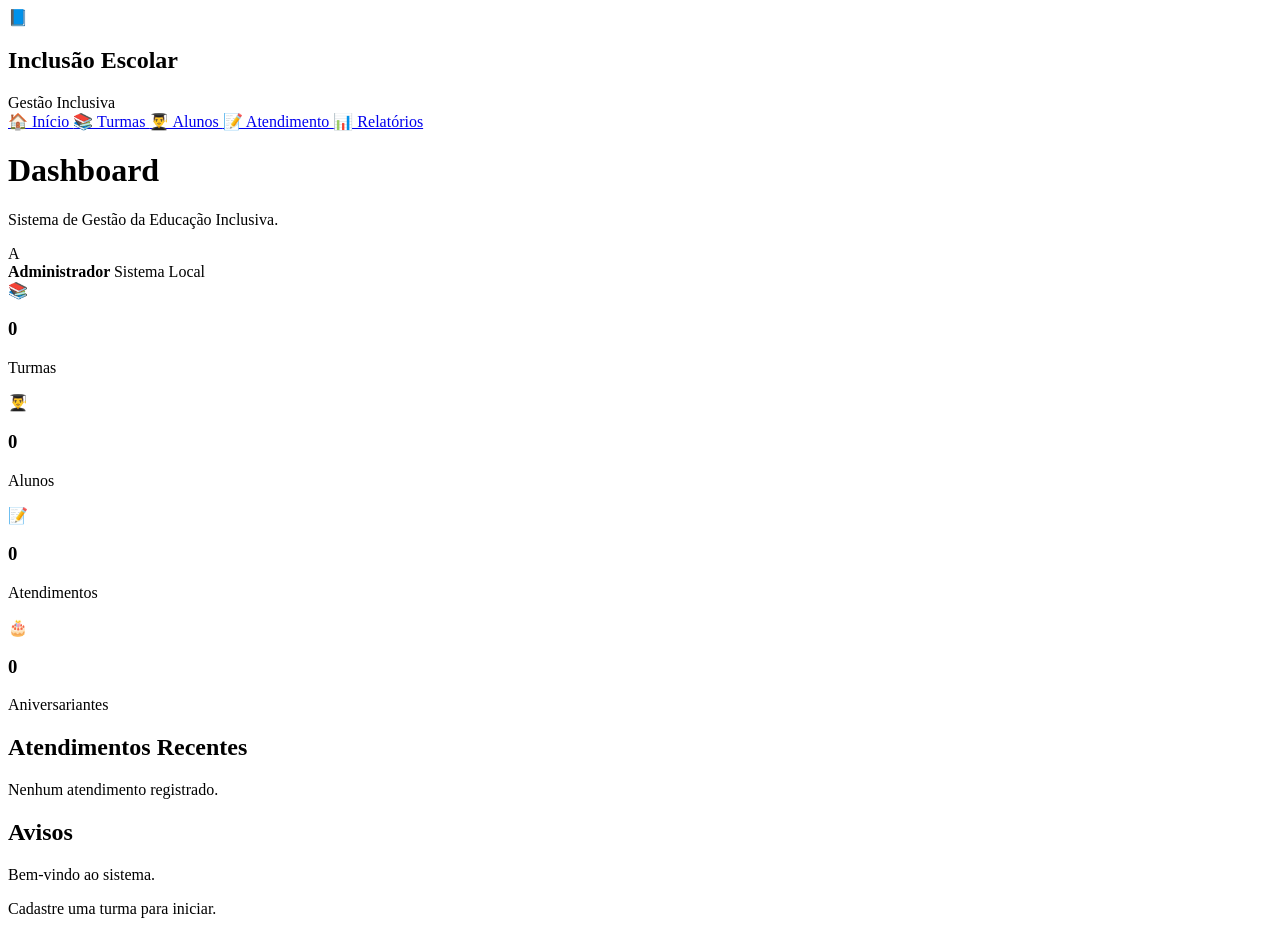
==== index.html @ d43d96e5 "Add files via upload" ====
<!DOCTYPE html>
<html lang="pt-BR">

<head>

    <meta charset="UTF-8">

    <meta name="viewport" content="width=device-width, initial-scale=1.0">


    <title>Dashboard | Inclusão Escolar</title>


    <meta name="theme-color" content="#06b6d4">


    <link rel="manifest" href="manifest.json">


    <link rel="stylesheet" href="css/style.css">

    <link rel="stylesheet" href="css/responsive.css">


</head>



<body>





    <aside class="sidebar">



        <div class="logo">


            <div class="logo-icon">

                📘

            </div>


            <div>


                <h2>

                    Inclusão Escolar

                </h2>


                <span>

                Gestão Inclusiva

            </span>


            </div>


        </div>






        <nav>



            <a href="index.html" class="ativo">

            🏠 Início

        </a>




            <a href="turmas.html">

            📚 Turmas

        </a>




            <a href="alunos.html">

            👨‍🎓 Alunos

        </a>




            <a href="atendimento.html">

            📝 Atendimento

        </a>




            <a href="relatorios.html">

            📊 Relatórios

        </a>



        </nav>




    </aside>









    <main class="conteudo">





        <header class="topbar">



            <div>


                <h1>

                    Dashboard

                </h1>



                <p>

                    Sistema de Gestão da Educação Inclusiva.

                </p>


            </div>






            <div class="usuario">


                <div class="avatar">

                    A

                </div>



                <div>


                    <strong>

                Administrador

            </strong>



                    <span>

                Sistema Local

            </span>


                </div>



            </div>




        </header>









        <section class="dashboard">





            <div class="info-card">


                <div class="icone">

                    📚

                </div>


                <div>


                    <h3 id="totalTurmas">

                        0

                    </h3>


                    <p>

                        Turmas

                    </p>


                </div>


            </div>







            <div class="info-card">


                <div class="icone">

                    👨‍🎓

                </div>


                <div>


                    <h3 id="totalAlunos">

                        0

                    </h3>


                    <p>

                        Alunos

                    </p>


                </div>


            </div>







            <div class="info-card">


                <div class="icone">

                    📝

                </div>


                <div>


                    <h3 id="totalAtendimentos">

                        0

                    </h3>


                    <p>

                        Atendimentos

                    </p>


                </div>


            </div>







            <div class="info-card">


                <div class="icone">

                    🎂

                </div>


                <div>


                    <h3 id="aniversariantes">

                        0

                    </h3>


                    <p>

                        Aniversariantes

                    </p>


                </div>


            </div>





        </section>









        <section class="painel-grid">





            <div class="painel">


                <h2>

                    Atendimentos Recentes

                </h2>



                <div id="ultimosAtendimentos">


                    <p class="vazio">

                        Nenhum atendimento registrado.

                    </p>


                </div>



            </div>








            <div class="painel">


                <h2>

                    Avisos

                </h2>



                <div class="aviso">


                    <p>

                        Bem-vindo ao sistema.

                    </p>


                    <p>

                        Cadastre uma turma para iniciar.

                    </p>



                </div>



            </div>







        </section>






    </main>






    <script src="js/storage.js"></script>

    <script src="js/utils.js"></script>

    <script src="js/app.js"></script>




</body>


</html>
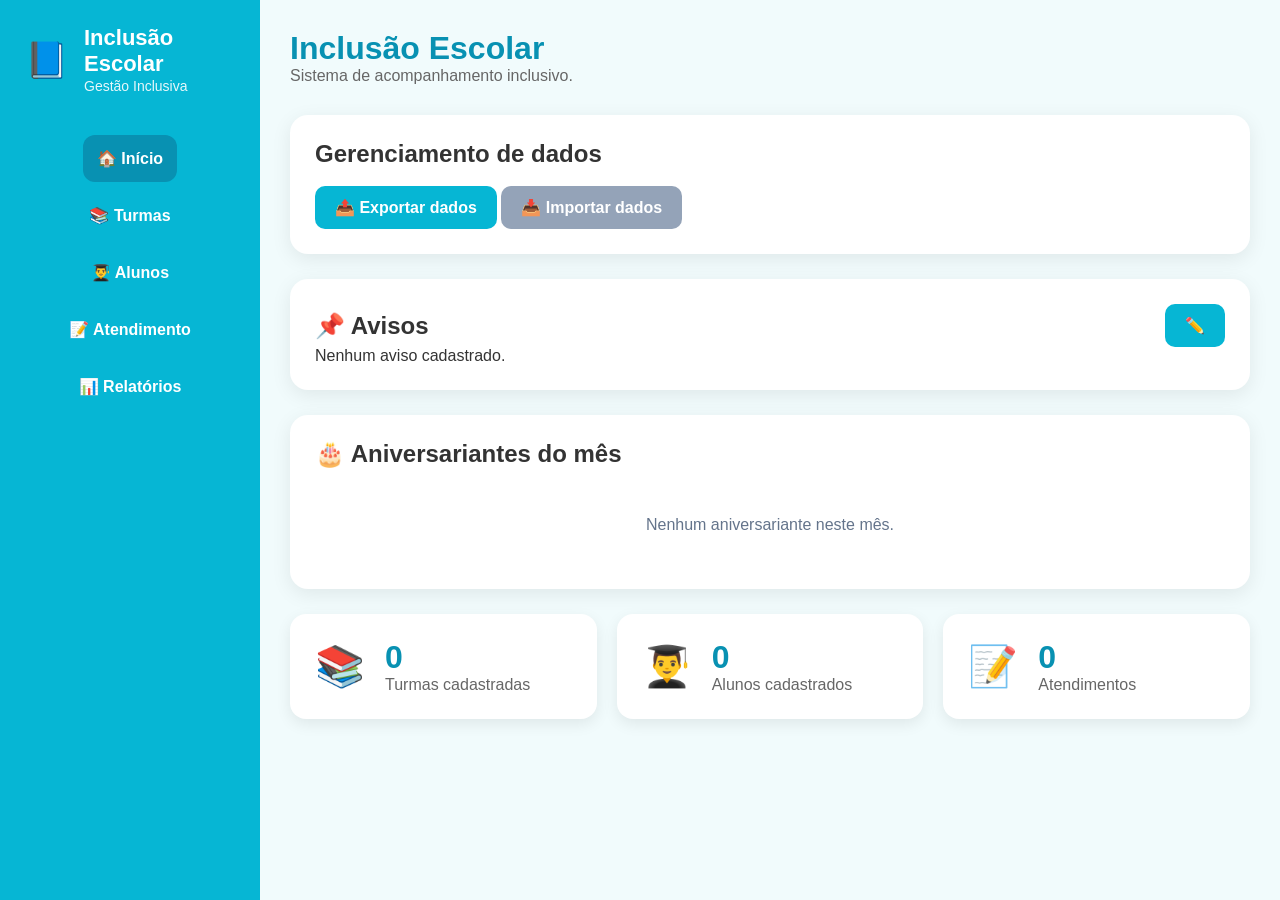
==== commit 2cdf6a78: "Refactor index.html for improved structure and content" ====
--- a/index.html
+++ b/index.html
@@ -8,13 +8,7 @@
     <meta name="viewport" content="width=device-width, initial-scale=1.0">
 
 
-    <title>Dashboard | Inclusão Escolar</title>
-
-
-    <meta name="theme-color" content="#06b6d4">
-
-
-    <link rel="manifest" href="manifest.json">
+    <title>Início | Inclusão Escolar</title>
 
 
     <link rel="stylesheet" href="css/style.css">
@@ -25,59 +19,53 @@
 </head>
 
 
-
 <body>
 
 
 
-
-
-    <aside class="sidebar">
-
-
-
-        <div class="logo">
-
-
-            <div class="logo-icon">
-
-                📘
-
-            </div>
-
-
-            <div>
-
-
-                <h2>
-
-                    Inclusão Escolar
-
-                </h2>
-
-
-                <span>
+<aside class="sidebar">
+
+
+    <div class="logo">
+
+
+        <div class="logo-icon">
+
+            📘
+
+        </div>
+
+
+        <div>
+
+
+            <h2>
+
+                Inclusão Escolar
+
+            </h2>
+
+
+            <span>
 
                 Gestão Inclusiva
 
             </span>
 
 
-            </div>
-
-
-        </div>
-
-
-
-
-
-
-        <nav>
-
-
-
-            <a href="index.html" class="ativo">
+        </div>
+
+
+    </div>
+
+
+
+
+
+    <nav>
+
+
+        <a href="index.html" class="ativo">
 
             🏠 Início
 
@@ -85,8 +73,7 @@
 
 
 
-
-            <a href="turmas.html">
+        <a href="turmas.html">
 
             📚 Turmas
 
@@ -94,8 +81,7 @@
 
 
 
-
-            <a href="alunos.html">
+        <a href="alunos.html">
 
             👨‍🎓 Alunos
 
@@ -103,8 +89,7 @@
 
 
 
-
-            <a href="atendimento.html">
+        <a href="atendimento.html">
 
             📝 Atendimento
 
@@ -112,379 +97,399 @@
 
 
 
-
-            <a href="relatorios.html">
+        <a href="relatorios.html">
 
             📊 Relatórios
 
         </a>
 
 
-
-        </nav>
-
-
-
-
-    </aside>
-
-
-
-
-
-
-
-
-
-    <main class="conteudo">
-
-
-
-
-
-        <header class="topbar">
-
-
-
-            <div>
-
-
-                <h1>
-
-                    Dashboard
-
-                </h1>
-
-
-
-                <p>
-
-                    Sistema de Gestão da Educação Inclusiva.
-
-                </p>
-
-
-            </div>
-
-
-
-
-
-
-            <div class="usuario">
-
-
-                <div class="avatar">
-
-                    A
-
-                </div>
-
-
-
-                <div>
-
-
-                    <strong>
-
-                Administrador
-
-            </strong>
-
-
-
-                    <span>
-
-                Sistema Local
-
-            </span>
-
-
-                </div>
-
-
-
-            </div>
-
-
-
-
-        </header>
-
-
-
-
-
-
-
-
-
-        <section class="dashboard">
-
-
-
-
-
-            <div class="info-card">
-
-
-                <div class="icone">
-
-                    📚
-
-                </div>
-
-
-                <div>
-
-
-                    <h3 id="totalTurmas">
-
-                        0
-
-                    </h3>
-
-
-                    <p>
-
-                        Turmas
-
-                    </p>
-
-
-                </div>
-
-
-            </div>
-
-
-
-
-
-
-
-            <div class="info-card">
-
-
-                <div class="icone">
-
-                    👨‍🎓
-
-                </div>
-
-
-                <div>
-
-
-                    <h3 id="totalAlunos">
-
-                        0
-
-                    </h3>
-
-
-                    <p>
-
-                        Alunos
-
-                    </p>
-
-
-                </div>
-
-
-            </div>
-
-
-
-
-
-
-
-            <div class="info-card">
-
-
-                <div class="icone">
-
-                    📝
-
-                </div>
-
-
-                <div>
-
-
-                    <h3 id="totalAtendimentos">
-
-                        0
-
-                    </h3>
-
-
-                    <p>
-
-                        Atendimentos
-
-                    </p>
-
-
-                </div>
-
-
-            </div>
-
-
-
-
-
-
-
-            <div class="info-card">
-
-
-                <div class="icone">
-
-                    🎂
-
-                </div>
-
-
-                <div>
-
-
-                    <h3 id="aniversariantes">
-
-                        0
-
-                    </h3>
-
-
-                    <p>
-
-                        Aniversariantes
-
-                    </p>
-
-
-                </div>
-
-
-            </div>
-
-
-
-
-
-        </section>
-
-
-
-
-
-
-
-
-
-        <section class="painel-grid">
-
-
-
-
-
-            <div class="painel">
-
-
-                <h2>
-
-                    Atendimentos Recentes
-
-                </h2>
-
-
-
-                <div id="ultimosAtendimentos">
-
-
-                    <p class="vazio">
-
-                        Nenhum atendimento registrado.
-
-                    </p>
-
-
-                </div>
-
-
-
-            </div>
-
-
-
-
-
-
-
-
-            <div class="painel">
-
-
-                <h2>
-
-                    Avisos
-
-                </h2>
-
-
-
-                <div class="aviso">
-
-
-                    <p>
-
-                        Bem-vindo ao sistema.
-
-                    </p>
-
-
-                    <p>
-
-                        Cadastre uma turma para iniciar.
-
-                    </p>
-
-
-
-                </div>
-
-
-
-            </div>
-
-
-
-
-
-
-
-        </section>
-
-
-
-
-
-
-    </main>
-
-
-
-
-
-
-    <script src="js/storage.js"></script>
-
-    <script src="js/utils.js"></script>
-
-    <script src="js/app.js"></script>
+    </nav>
+
+
+</aside>
+
+
+
+
+
+
+
+<main class="conteudo">
+
+
+
+
+
+<header class="topbar">
+
+
+    <div>
+
+
+        <h1>
+
+            Inclusão Escolar
+
+        </h1>
+
+
+        <p>
+
+            Sistema de acompanhamento inclusivo.
+
+        </p>
+
+
+    </div>
+
+
+
+</header>
+
+
+
+
+
+
+
+
+<!-- =========================
+        BACKUP
+========================= -->
+
+
+<section class="card">
+
+
+    <h2>
+
+        Gerenciamento de dados
+
+    </h2>
+
+
+    <br>
+
+
+    <div class="acoes-sistema">
+
+
+        <button 
+        class="btn btn-primary"
+        onclick="exportarDados()">
+
+
+            📤 Exportar dados
+
+
+        </button>
+
+
+
+
+        <button 
+        class="btn btn-secondary"
+        onclick="document.getElementById('importarArquivo').click()">
+
+
+
+            📥 Importar dados
+
+
+        </button>
+
+
+
+        <input 
+        type="file"
+        id="importarArquivo"
+        accept=".json"
+        style="display:none"
+        onchange="importarDados(event)">
+
+
+
+    </div>
+
+
+
+</section>
+
+
+
+
+
+
+
+
+
+<!-- =========================
+        AVISOS
+========================= -->
+
+
+<section class="card">
+
+
+    <div style="
+    display:flex;
+    justify-content:space-between;
+    align-items:center;
+    ">
+
+
+        <h2>
+
+            📌 Avisos
+
+        </h2>
+
+
+
+
+        <button 
+        class="btn btn-primary"
+        onclick="editarAviso()">
+
+
+
+            ✏️
+
+
+        </button>
+
+
+
+    </div>
+
+
+
+
+
+    <div 
+    id="quadroAvisos"
+    class="aviso-box">
+
+
+        Nenhum aviso cadastrado.
+
+
+    </div>
+
+
+
+</section>
+
+
+
+
+
+
+
+
+
+<!-- =========================
+        ANIVERSARIANTES
+========================= -->
+
+
+<section class="card">
+
+
+    <h2>
+
+        🎂 Aniversariantes do mês
+
+    </h2>
+
+
+
+    <br>
+
+
+
+    <div 
+    id="aniversariantes"
+    class="aniversariantes-container">
+
+
+        <p class="vazio">
+
+            Nenhum aniversariante neste mês.
+
+
+        </p>
+
+
+
+    </div>
+
+
+
+</section>
+
+
+
+
+
+
+
+
+<!-- =========================
+        RESUMO
+========================= -->
+
+
+<section class="dashboard">
+
+
+
+    <div class="info-card">
+
+
+        <div class="icone">
+
+            📚
+
+        </div>
+
+
+
+        <div>
+
+
+            <h3 id="totalTurmas">
+
+                0
+
+            </h3>
+
+
+
+            <p>
+
+                Turmas cadastradas
+
+            </p>
+
+
+
+        </div>
+
+
+    </div>
+
+
+
+
+
+    <div class="info-card">
+
+
+        <div class="icone">
+
+            👨‍🎓
+
+        </div>
+
+
+
+        <div>
+
+
+            <h3 id="totalAlunos">
+
+                0
+
+            </h3>
+
+
+
+            <p>
+
+                Alunos cadastrados
+
+            </p>
+
+
+
+        </div>
+
+
+    </div>
+
+
+
+
+
+    <div class="info-card">
+
+
+        <div class="icone">
+
+            📝
+
+        </div>
+
+
+
+        <div>
+
+
+            <h3 id="totalAtendimentos">
+
+                0
+
+            </h3>
+
+
+
+            <p>
+
+                Atendimentos
+
+            </p>
+
+
+
+        </div>
+
+
+    </div>
+
+<!-- =========================
+        FIM DO CONTEÚDO
+========================= -->
+
+
+</main>
+
+
+
+
+
+
+
+<!-- =========================
+        SCRIPTS
+========================= -->
+
+
+<script src="js/storage.js"></script>
+
+<script src="js/utils.js"></script>
+
+
+<script src="js/backup.js"></script>
+
+<script src="js/avisos.js"></script>
+
+<script src="js/aniversariantes.js"></script>
+
+
+<script src="js/index.js"></script>
+
 
 
 
@@ -492,4 +497,6 @@
 </body>
 
 
-</html>+</html>
+
+</section>
--- a/css/style.css
+++ b/css/style.css
@@ -0,0 +1,1050 @@
+/* =====================================
+   INCLUSÃO ESCOLAR
+   STYLE.CSS
+   TEMA CIANO
+===================================== */
+
+
+/* =====================================
+   RESET
+===================================== */
+
+* {
+    margin: 0;
+    padding: 0;
+    box-sizing: border-box;
+}
+
+body {
+    font-family: 'Manrope', Arial, Helvetica, sans-serif;
+    background: #f1fbfc;
+    color: #333;
+    min-height: 100vh;
+}
+
+
+/* =====================================
+   CORES PRINCIPAIS
+
+   CIANO:
+   #06b6d4
+
+   CIANO ESCURO:
+   #0891b2
+
+===================================== */
+
+
+/* =====================================
+   CABEÇALHO SUPERIOR
+===================================== */
+
+.topo {
+    background: #06b6d4;
+    color: white;
+    padding: 20px 40px;
+    display: flex;
+    justify-content: space-between;
+    align-items: center;
+    flex-wrap: wrap;
+}
+
+.topo h1 {
+    font-size: 28px;
+    font-weight: 800;
+}
+
+
+/* =====================================
+   MENU
+===================================== */
+
+nav {
+    display: flex;
+    gap: 10px;
+    align-items: center;
+}
+
+nav a {
+    color: white;
+    text-decoration: none;
+    padding: 10px 15px;
+    border-radius: 10px;
+    transition: .3s;
+    font-weight: 600;
+}
+
+nav a:hover {
+    background: #0891b2;
+}
+
+nav a.ativo {
+    background: #0891b2;
+}
+
+
+/* =====================================
+   CONTAINER
+===================================== */
+
+.container {
+    width: 90%;
+    max-width: 1100px;
+    margin: 30px auto;
+}
+
+
+/* =====================================
+   TÍTULOS
+===================================== */
+
+.titulo-pagina {
+    margin-bottom: 25px;
+}
+
+.titulo-pagina h2 {
+    color: #0891b2;
+    font-size: 28px;
+    margin-bottom: 10px;
+}
+
+.titulo-pagina p {
+    color: #666;
+}
+
+
+/* =====================================
+   CARDS GERAIS
+===================================== */
+
+.card {
+    background: white;
+    padding: 25px;
+    border-radius: 15px;
+    box-shadow: 0 5px 15px rgba(0, 0, 0, .08);
+    margin-bottom: 25px;
+}
+
+
+/* =====================================
+   FORMULÁRIOS
+===================================== */
+
+form {
+    width: 100%;
+}
+
+.campo {
+    display: flex;
+    flex-direction: column;
+    margin-bottom: 18px;
+}
+
+.campo label {
+    font-weight: 700;
+    color: #0891b2;
+    margin-bottom: 7px;
+}
+
+.campo input,
+.campo select,
+.campo textarea {
+    width: 100%;
+    padding: 12px;
+    border: 1px solid #cbdfe3;
+    border-radius: 10px;
+    font-size: 16px;
+    background: white;
+}
+
+.campo textarea {
+    min-height: 120px;
+    resize: vertical;
+}
+
+.campo input:focus,
+.campo select:focus,
+.campo textarea:focus {
+    outline: none;
+    border-color: #06b6d4;
+    box-shadow: 0 0 5px rgba(6, 182, 212, .3);
+}
+
+
+/* =====================================
+   BOTÕES
+===================================== */
+
+.botao,
+.btn {
+    background: #06b6d4;
+    color: white;
+    border: none;
+    padding: 12px 25px;
+    border-radius: 10px;
+    cursor: pointer;
+    font-size: 16px;
+    font-weight: 700;
+    transition: .3s;
+}
+
+.botao:hover,
+.btn:hover {
+    background: #0891b2;
+}
+
+
+/* botão excluir */
+
+.excluir,
+.btn-danger {
+    background: #ef4444;
+    color: white;
+}
+
+.excluir:hover,
+.btn-danger:hover {
+    opacity: .8;
+}
+
+
+/* botão secundário */
+
+.btn-secondary {
+    background: #64748b;
+}
+
+
+/* =====================================
+   SIDEBAR / DASHBOARD MODERNO
+===================================== */
+
+.sidebar {
+    position: fixed;
+    left: 0;
+    top: 0;
+    width: 260px;
+    height: 100vh;
+    background: #06b6d4;
+    color: white;
+    padding: 25px;
+    z-index: 1000;
+}
+
+.logo {
+    display: flex;
+    align-items: center;
+    gap: 15px;
+    margin-bottom: 40px;
+}
+
+.logo-icon {
+    font-size: 35px;
+}
+
+.logo h2 {
+    font-size: 22px;
+}
+
+.logo span {
+    font-size: 14px;
+    opacity: .9;
+}
+
+.sidebar nav {
+    display: flex;
+    flex-direction: column;
+    gap: 10px;
+}
+
+.sidebar nav a {
+    display: flex;
+    align-items: center;
+    gap: 10px;
+    color: white;
+    padding: 14px;
+    border-radius: 12px;
+    text-decoration: none;
+    font-weight: 600;
+}
+
+.sidebar nav a:hover,
+.sidebar nav a.ativo {
+    background: #0891b2;
+}
+
+
+/* =====================================
+   ÁREA PRINCIPAL
+===================================== */
+
+.conteudo {
+    margin-left: 260px;
+    padding: 30px;
+}
+
+
+/* =====================================
+   TOPO DASHBOARD
+===================================== */
+
+.topbar {
+    display: flex;
+    justify-content: space-between;
+    align-items: center;
+    margin-bottom: 30px;
+}
+
+.topbar h1 {
+    color: #0891b2;
+    font-size: 32px;
+}
+
+.topbar p {
+    color: #666;
+}
+
+
+/* =====================================
+   USUÁRIO
+===================================== */
+
+.usuario {
+    display: flex;
+    align-items: center;
+    gap: 15px;
+}
+
+.usuario strong {
+    display: block;
+}
+
+.usuario span {
+    color: #777;
+    font-size: 14px;
+}
+
+.avatar {
+    width: 55px;
+    height: 55px;
+    border-radius: 50%;
+    background: #06b6d4;
+    color: white;
+    display: flex;
+    align-items: center;
+    justify-content: center;
+    font-size: 25px;
+    font-weight: bold;
+}
+
+
+/* =====================================
+   DASHBOARD CARDS
+===================================== */
+
+.dashboard {
+    display: grid;
+    grid-template-columns: repeat(auto-fit, minmax(220px, 1fr));
+    gap: 20px;
+}
+
+.info-card {
+    background: white;
+    padding: 25px;
+    border-radius: 16px;
+    display: flex;
+    align-items: center;
+    gap: 20px;
+    box-shadow: 0 5px 15px rgba(0, 0, 0, .08);
+}
+
+.info-card:hover {
+    transform: translateY(-3px);
+}
+
+.icone {
+    font-size: 40px;
+}
+
+.info-card h3 {
+    color: #0891b2;
+    font-size: 32px;
+}
+
+.info-card p {
+    color: #666;
+}
+
+
+/* =====================================
+   PAINÉIS
+===================================== */
+
+.painel-grid {
+    display: grid;
+    grid-template-columns: repeat(auto-fit, minmax(300px, 1fr));
+    gap: 20px;
+    margin-top: 30px;
+}
+
+.painel {
+    background: white;
+    padding: 25px;
+    border-radius: 16px;
+    box-shadow: 0 5px 15px rgba(0, 0, 0, .08);
+}
+
+.painel h2 {
+    color: #0891b2;
+    margin-bottom: 15px;
+}
+
+.aviso {
+    background: #ecfeff;
+    padding: 15px;
+    border-radius: 10px;
+}
+
+
+/* =====================================
+   LISTA DE TURMAS
+===================================== */
+
+.lista {
+    display: grid;
+    grid-template-columns: repeat(auto-fit, minmax(280px, 1fr));
+    gap: 20px;
+}
+
+.card-top {
+    display: flex;
+    justify-content: space-between;
+    align-items: center;
+}
+
+.card-title {
+    font-size: 20px;
+    font-weight: 800;
+    color: #0891b2;
+}
+
+.card-subtitle {
+    color: #777;
+    margin-top: 5px;
+}
+
+.card-info {
+    margin-top: 20px;
+}
+
+.card-info p {
+    margin-bottom: 8px;
+}
+
+.badge {
+    padding: 6px 12px;
+    border-radius: 20px;
+    font-size: 13px;
+    color: white;
+    background: #06b6d4;
+}
+
+
+/* =====================================
+   FOTO DO ALUNO
+===================================== */
+
+.foto-aluno {
+    width: 80px;
+    height: 80px;
+    border-radius: 50%;
+    object-fit: cover;
+    border: 3px solid #06b6d4;
+}
+
+.upload-foto {
+    display: flex;
+    flex-direction: column;
+    gap: 10px;
+}
+
+.preview-foto {
+    width: 120px;
+    height: 120px;
+    border-radius: 50%;
+    object-fit: cover;
+    display: none;
+    border: 3px solid #06b6d4;
+}
+
+
+/* =====================================
+   PESQUISA
+===================================== */
+
+.search {
+    margin-bottom: 20px;
+}
+
+.search input {
+    width: 100%;
+    padding: 14px;
+    border-radius: 10px;
+    border: 1px solid #cbdfe3;
+    font-size: 16px;
+}
+
+
+/* =====================================
+   TABELAS
+===================================== */
+
+table {
+    width: 100%;
+    border-collapse: collapse;
+    margin-top: 20px;
+    background: white;
+    border-radius: 12px;
+    overflow: hidden;
+}
+
+thead {
+    background: #06b6d4;
+    color: white;
+}
+
+th,
+td {
+    padding: 14px;
+    text-align: left;
+    border-bottom: 1px solid #e5e7eb;
+}
+
+tbody tr:hover {
+    background: #ecfeff;
+}
+
+td img {
+    width: 60px;
+    height: 60px;
+    object-fit: cover;
+    border-radius: 50%;
+}
+
+
+/* =====================================
+   RELATÓRIOS
+===================================== */
+
+.relatorio-grid {
+    display: grid;
+    grid-template-columns: repeat(auto-fit, minmax(250px, 1fr));
+    gap: 20px;
+}
+
+.relatorio-card {
+    background: white;
+    padding: 25px;
+    border-radius: 15px;
+    box-shadow: 0 5px 15px rgba(0, 0, 0, .08);
+}
+
+.relatorio-card h3 {
+    color: #0891b2;
+    margin-bottom: 10px;
+}
+
+.relatorio-card strong {
+    font-size: 32px;
+    color: #06b6d4;
+}
+
+
+/* =====================================
+   MODAL
+===================================== */
+
+.modal {
+    display: none;
+    position: fixed;
+    inset: 0;
+    background: rgba(0, 0, 0, .45);
+    justify-content: center;
+    align-items: center;
+    z-index: 9999;
+}
+
+.modal-content {
+    background: white;
+    width: 90%;
+    max-width: 550px;
+    padding: 30px;
+    border-radius: 15px;
+    box-shadow: 0 10px 30px rgba(0, 0, 0, .2);
+}
+
+.modal-content h2 {
+    color: #0891b2;
+}
+
+.form-grid {
+    display: grid;
+    gap: 15px;
+}
+
+.form-group {
+    display: flex;
+    flex-direction: column;
+}
+
+.form-group label {
+    font-weight: 700;
+    margin-bottom: 6px;
+    color: #0891b2;
+}
+
+.form-group input,
+.form-group select {
+    padding: 12px;
+    border: 1px solid #cbdfe3;
+    border-radius: 10px;
+}
+
+
+/* =====================================
+   ALERTAS
+===================================== */
+
+.alerta {
+    padding: 15px;
+    border-radius: 10px;
+    margin-bottom: 20px;
+    font-weight: bold;
+}
+
+.alerta-sucesso {
+    background: #dcfce7;
+    color: #166534;
+}
+
+.alerta-erro {
+    background: #fee2e2;
+    color: #991b1b;
+}
+
+
+/* =====================================
+   ESTADO VAZIO
+===================================== */
+
+.vazio {
+    text-align: center;
+    padding: 30px;
+    color: #64748b;
+}
+
+.vazio h3 {
+    color: #0891b2;
+    margin-bottom: 10px;
+}
+
+
+/* =====================================
+   TOAST
+===================================== */
+
+.toast {
+    position: fixed;
+    right: 25px;
+    bottom: 25px;
+    background: #06b6d4;
+    color: white;
+    padding: 15px 25px;
+    border-radius: 10px;
+    transform: translateY(100px);
+    opacity: 0;
+    transition: .3s;
+    z-index: 99999;
+}
+
+.toast.show {
+    transform: translateY(0);
+    opacity: 1;
+}
+
+.toast.error {
+    background: #ef4444;
+}
+
+
+/* =====================================
+   LOADER
+===================================== */
+
+#loader {
+    position: fixed;
+    inset: 0;
+    background: rgba(255, 255, 255, .8);
+    display: flex;
+    justify-content: center;
+    align-items: center;
+    z-index: 99999;
+}
+
+.loader-box {
+    text-align: center;
+}
+
+.spinner {
+    width: 45px;
+    height: 45px;
+    border-radius: 50%;
+    border: 5px solid #ddd;
+    border-top-color: #06b6d4;
+    animation: girar 1s linear infinite;
+}
+
+@keyframes girar {
+    to {
+        transform: rotate(360deg);
+    }
+}
+
+
+/* =====================================
+   RODAPÉ
+===================================== */
+
+footer {
+    width: 100%;
+    background: #06b6d4;
+    color: white;
+    padding: 20px;
+    text-align: center;
+    margin-top: 40px;
+}
+
+
+/* =====================================
+   ANIMAÇÕES
+===================================== */
+
+.card,
+.info-card,
+.painel {
+    transition: .3s;
+}
+
+.card:hover {
+    transform: translateY(-3px);
+}
+
+
+/* =====================================
+   MODAIS
+===================================== */
+
+.modal {
+    display: none;
+    position: fixed;
+    inset: 0;
+    background: rgba(0, 0, 0, .35);
+    justify-content: center;
+    align-items: center;
+    z-index: 9999;
+}
+
+.modal-content {
+    background: white;
+    width: 90%;
+    max-width: 500px;
+    padding: 30px;
+    border-radius: 18px;
+    box-shadow: 0 10px 40px rgba(0, 0, 0, .15);
+}
+
+.modal-content h2 {
+    color: #0891b2;
+}
+
+
+/* =====================================
+   FORMULÁRIOS MODERNOS
+===================================== */
+
+.form-grid {
+    display: grid;
+    gap: 18px;
+}
+
+.form-group {
+    display: flex;
+    flex-direction: column;
+}
+
+.form-group label {
+    font-weight: 600;
+    margin-bottom: 6px;
+    color: #155e75;
+}
+
+.form-group input,
+.form-group select,
+.form-group textarea {
+    padding: 12px;
+    border-radius: 10px;
+    border: 1px solid #cbd5e1;
+    font-size: 15px;
+}
+
+.form-group input:focus,
+.form-group select:focus,
+.form-group textarea:focus {
+    outline: none;
+    border-color: #06b6d4;
+    box-shadow: 0 0 5px rgba(6, 182, 212, .3);
+}
+
+
+/* =====================================
+   BOTÕES
+===================================== */
+
+.btn {
+    border: none;
+    padding: 12px 20px;
+    border-radius: 10px;
+    cursor: pointer;
+    font-weight: 600;
+    transition: .3s;
+}
+
+.btn-primary {
+    background: #06b6d4;
+    color: white;
+}
+
+.btn-primary:hover {
+    background: #0891b2;
+}
+
+.btn-danger {
+    background: #ef4444;
+    color: white;
+}
+
+.btn-danger:hover {
+    background: #dc2626;
+}
+
+.btn-secondary {
+    background: #94a3b8;
+    color: white;
+}
+
+
+/* =====================================
+   CARDS DE TURMAS E ALUNOS
+===================================== */
+
+.card {
+    background: white;
+    padding: 25px;
+    border-radius: 18px;
+    box-shadow: 0 5px 20px rgba(0, 0, 0, .08);
+}
+
+.card-top {
+    display: flex;
+    justify-content: space-between;
+    align-items: center;
+}
+
+.card-title {
+    font-size: 20px;
+    font-weight: 700;
+    color: #155e75;
+}
+
+.card-subtitle {
+    color: #64748b;
+    margin-top: 5px;
+}
+
+.card-info {
+    margin: 20px 0;
+    color: #475569;
+}
+
+
+/* =====================================
+   BADGES
+===================================== */
+
+.badge {
+    padding: 6px 12px;
+    border-radius: 20px;
+    font-size: 13px;
+    font-weight: bold;
+}
+
+.badge-azul {
+    background: #cffafe;
+    color: #155e75;
+}
+
+
+/* =====================================
+   FOTO DO ALUNO
+===================================== */
+
+.foto-aluno {
+    width: 90px;
+    height: 90px;
+    border-radius: 50%;
+    object-fit: cover;
+    border: 3px solid #06b6d4;
+}
+
+.upload-foto {
+    display: flex;
+    flex-direction: column;
+    gap: 10px;
+}
+
+
+/* =====================================
+   RELATÓRIOS
+===================================== */
+
+.relatorio-card {
+    background: white;
+    padding: 25px;
+    border-radius: 18px;
+    box-shadow: 0 5px 20px rgba(0, 0, 0, .08);
+}
+
+.relatorio-card h2 {
+    color: #0891b2;
+    margin-bottom: 15px;
+}
+
+.relatorio-item {
+    padding: 15px;
+    border-bottom: 1px solid #e2e8f0;
+}
+
+.relatorio-item:last-child {
+    border-bottom: none;
+}
+
+
+/* =====================================
+   TOAST
+===================================== */
+
+.toast {
+    position: fixed;
+    right: 20px;
+    bottom: 20px;
+    background: #0891b2;
+    color: white;
+    padding: 15px 25px;
+    border-radius: 12px;
+    opacity: 0;
+    transform: translateY(20px);
+    transition: .3s;
+    z-index: 9999;
+}
+
+.toast.show {
+    opacity: 1;
+    transform: translateY(0);
+}
+
+
+/* =====================================
+   LOADER
+===================================== */
+
+#loader {
+    position: fixed;
+    inset: 0;
+    background: rgba(255, 255, 255, .8);
+    display: flex;
+    justify-content: center;
+    align-items: center;
+    z-index: 10000;
+}
+
+.loader-box {
+    text-align: center;
+}
+
+.spinner {
+    width: 45px;
+    height: 45px;
+    border: 5px solid #cffafe;
+    border-top-color: #06b6d4;
+    border-radius: 50%;
+    animation: girar 1s linear infinite;
+}
+
+@keyframes girar {
+    from {
+        transform: rotate(0deg);
+    }
+    to {
+        transform: rotate(360deg);
+    }
+}
+
+
+/* =====================================
+   RESPONSIVIDADE FINAL
+===================================== */
+
+@media(max-width:900px) {
+    .sidebar {
+        width: 80px;
+        padding: 15px;
+    }
+    .sidebar h2,
+    .sidebar span {
+        display: none;
+    }
+    .conteudo {
+        margin-left: 80px;
+    }
+}
+
+@media(max-width:600px) {
+    .sidebar {
+        position: relative;
+        width: 100%;
+        height: auto;
+    }
+    .sidebar nav {
+        flex-direction: row;
+        flex-wrap: wrap;
+    }
+    .conteudo {
+        margin-left: 0;
+        padding: 15px;
+    }
+    .topbar {
+        flex-direction: column;
+        gap: 20px;
+    }
+    .dashboard {
+        grid-template-columns: 1fr;
+    }
+    .painel-grid {
+        grid-template-columns: 1fr;
+    }
+    .card-top {
+        flex-direction: column;
+        align-items: flex-start;
+        gap: 10px;
+    }
+}
--- a/css/responsive.css
+++ b/css/responsive.css
@@ -0,0 +1,91 @@
+/* ===========================
+   RESPONSIVIDADE
+   Inclusão Escolar
+=========================== */
+
+
+/* Tablets */
+
+@media (max-width: 900px) {
+    .topo {
+        padding: 20px;
+    }
+    nav {
+        gap: 10px;
+        flex-wrap: wrap;
+        justify-content: center;
+    }
+    .container {
+        width: 90%;
+    }
+    table {
+        font-size: 14px;
+    }
+}
+
+
+/* Celulares */
+
+@media (max-width: 600px) {
+    body {
+        overflow-x: hidden;
+    }
+    .topo {
+        flex-direction: column;
+        text-align: center;
+    }
+    .topo h1 {
+        font-size: 22px;
+    }
+    nav {
+        width: 100%;
+        display: flex;
+        flex-direction: column;
+    }
+    nav a {
+        width: 100%;
+        text-align: center;
+    }
+    .container {
+        width: 95%;
+        margin: auto;
+    }
+    .card {
+        padding: 15px;
+    }
+    .campo input,
+    .campo select,
+    .campo textarea {
+        width: 100%;
+        font-size: 16px;
+    }
+    .botao {
+        width: 100%;
+        padding: 14px;
+    }
+    /* Ajuste das tabelas */
+    table {
+        display: block;
+        overflow-x: auto;
+        white-space: nowrap;
+    }
+    th,
+    td {
+        padding: 10px;
+    }
+    .titulo-pagina h2 {
+        font-size: 22px;
+    }
+}
+
+
+/* Telas muito pequenas */
+
+@media (max-width: 380px) {
+    .topo h1 {
+        font-size: 19px;
+    }
+    .titulo-pagina p {
+        font-size: 14px;
+    }
+}
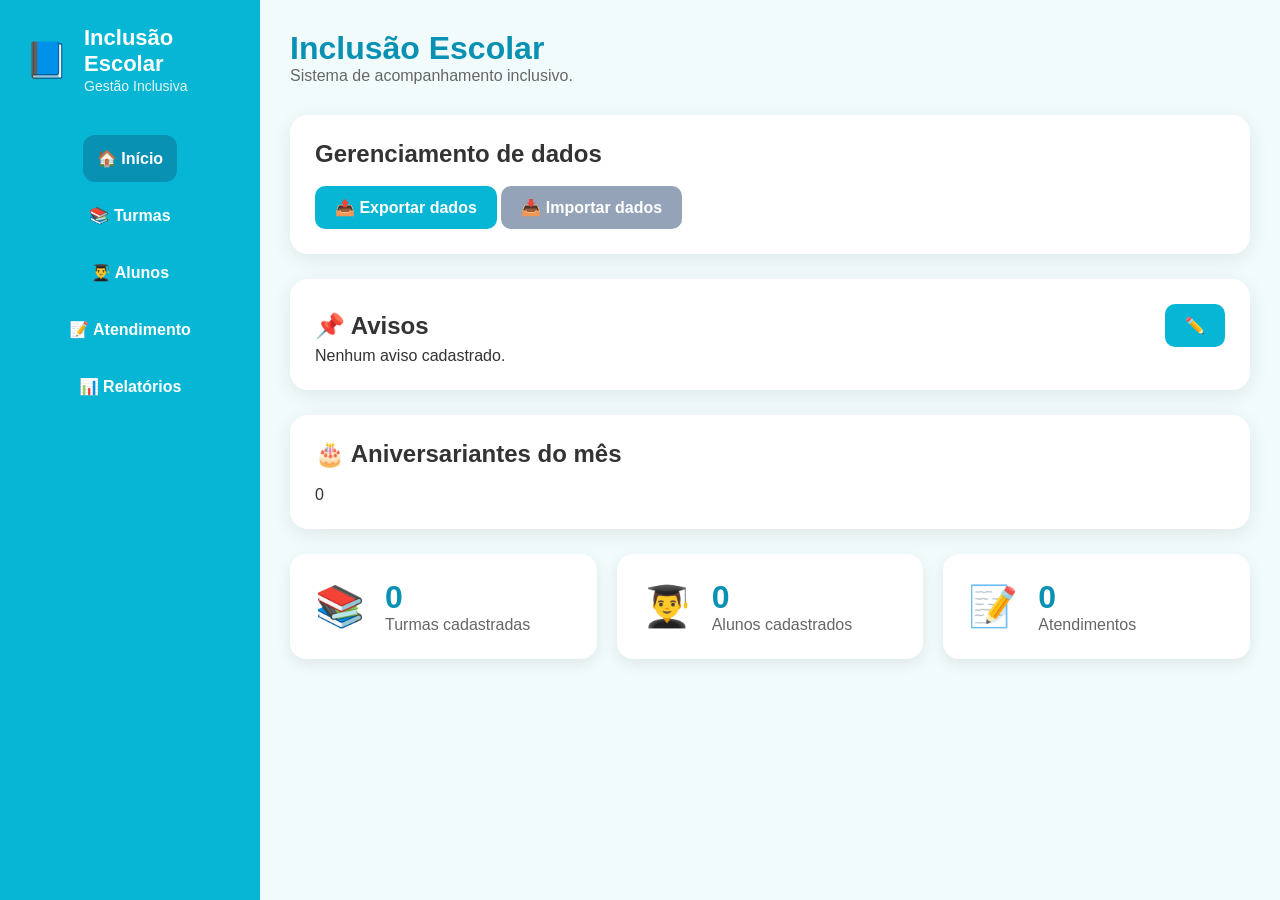
==== commit 214d3c20: "Update index.html" ====
--- a/index.html
+++ b/index.html
@@ -488,7 +488,7 @@
 <script src="js/aniversariantes.js"></script>
 
 
-<script src="js/index.js"></script>
+<script src="js/app.js"></script>
 
 
 
--- a/css/style.css
+++ b/css/style.css
@@ -1047,4 +1047,73 @@
         align-items: flex-start;
         gap: 10px;
     }
-}+}
+
+.aniversariantes-container{
+
+    display:flex;
+    flex-wrap:wrap;
+    gap:20px;
+
+}
+
+
+
+.aniversariante-card{
+
+    display:flex;
+    align-items:center;
+    gap:15px;
+
+    padding:15px;
+
+    border-radius:12px;
+
+    background:#f5f5f5;
+
+    min-width:250px;
+
+}
+
+
+
+.aniversariante-card img{
+
+
+    width:80px;
+
+    height:80px;
+
+    border-radius:50%;
+
+    object-fit:cover;
+
+
+}
+
+
+
+.aniversariante-info{
+
+
+    text-align:center;
+
+}
+
+
+
+.aniversariante-info h3{
+
+
+    margin:0;
+
+}
+
+
+
+.aniversariante-info p{
+
+
+    margin-top:5px;
+
+}
